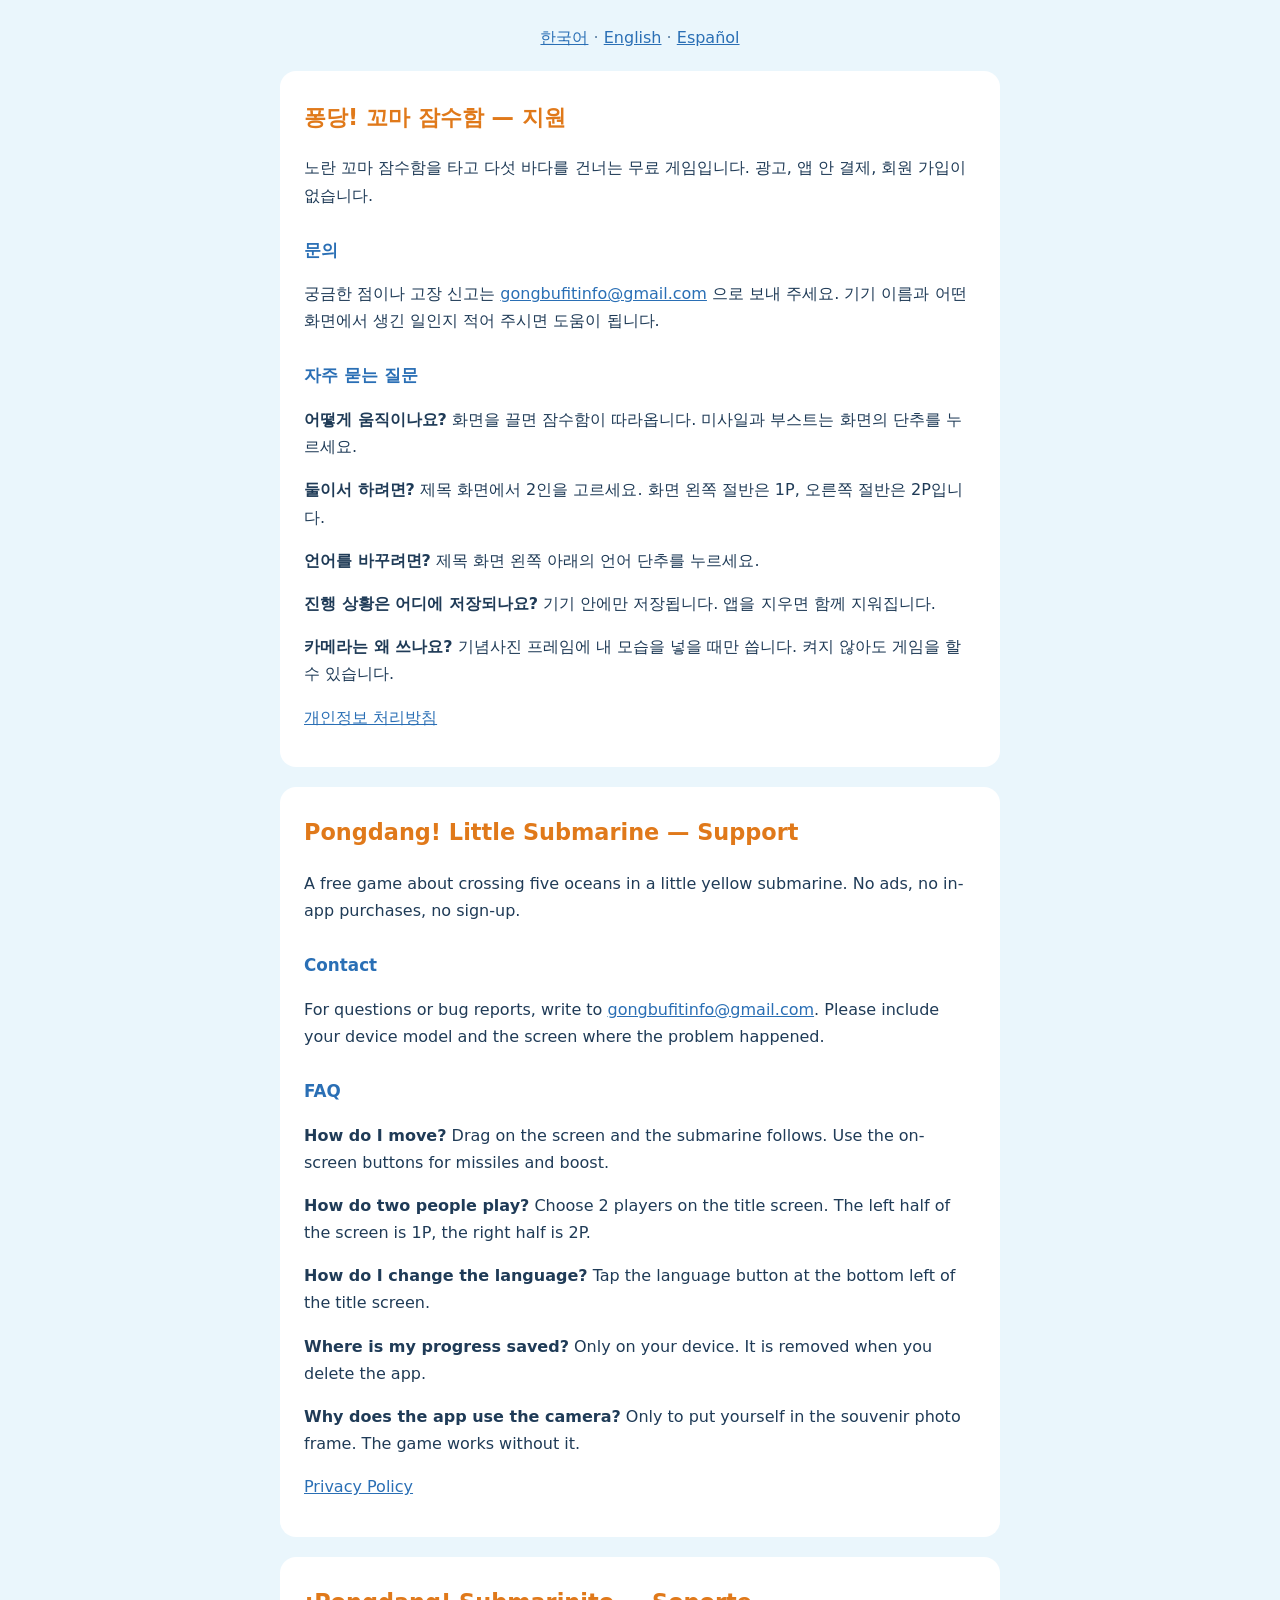
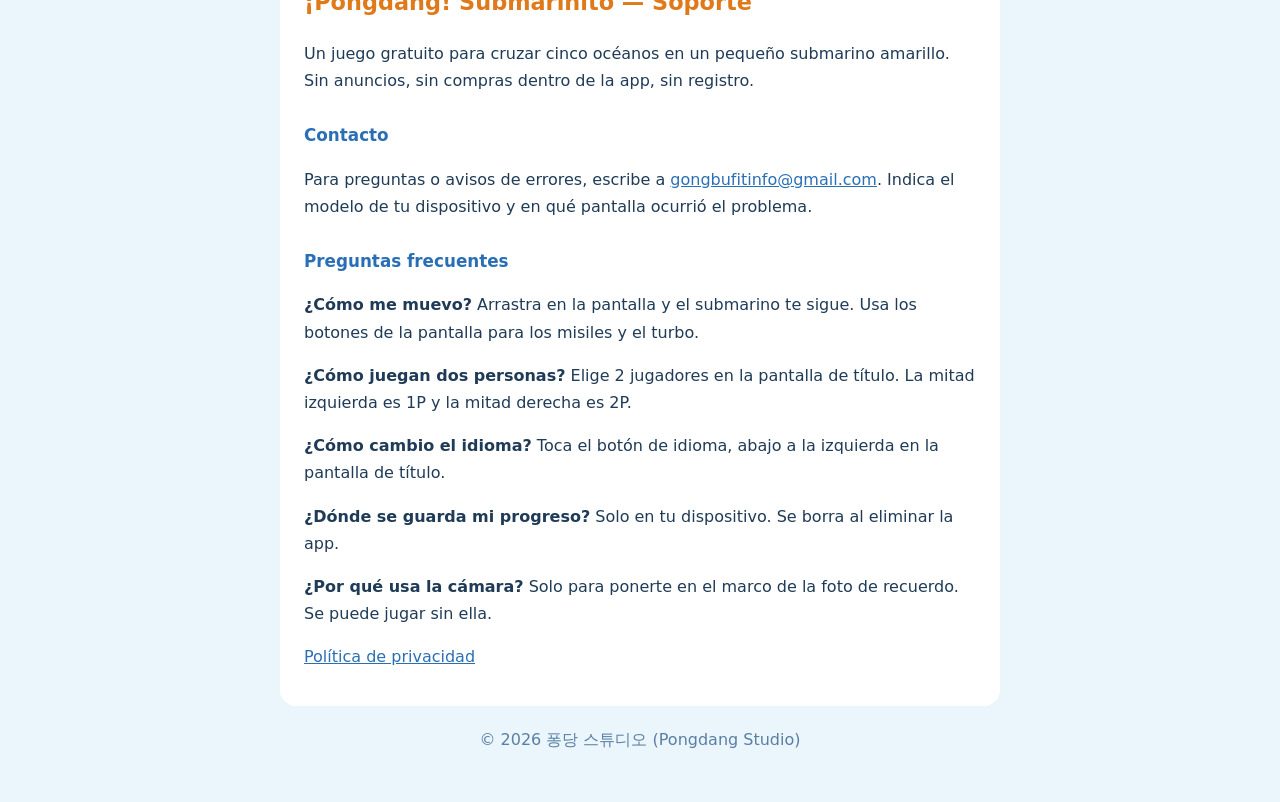
==== index.html @ 68f18117 "Support and privacy policy pages for Pongdang! Little Submarine Co-Authored-By: Claude Fable 5.2 <no" ====
<!doctype html>
<html lang="ko">
<meta charset="utf-8">
<meta name="viewport" content="width=device-width, initial-scale=1">
<title>퐁당! 꼬마 잠수함 — 지원 · Support · Soporte</title>
<link rel="stylesheet" href="style.css">
<main>
<nav><a href="#ko">한국어</a> · <a href="#en">English</a> · <a href="#es">Español</a></nav>

<section id="ko" lang="ko">
<h1>퐁당! 꼬마 잠수함 — 지원</h1>
<p>노란 꼬마 잠수함을 타고 다섯 바다를 건너는 무료 게임입니다. 광고, 앱 안 결제, 회원 가입이 없습니다.</p>
<h2>문의</h2>
<p>궁금한 점이나 고장 신고는 <a href="mailto:gongbufitinfo@gmail.com">gongbufitinfo@gmail.com</a> 으로 보내 주세요. 기기 이름과 어떤 화면에서 생긴 일인지 적어 주시면 도움이 됩니다.</p>
<h2>자주 묻는 질문</h2>
<p><b>어떻게 움직이나요?</b> 화면을 끌면 잠수함이 따라옵니다. 미사일과 부스트는 화면의 단추를 누르세요.</p>
<p><b>둘이서 하려면?</b> 제목 화면에서 2인을 고르세요. 화면 왼쪽 절반은 1P, 오른쪽 절반은 2P입니다.</p>
<p><b>언어를 바꾸려면?</b> 제목 화면 왼쪽 아래의 언어 단추를 누르세요.</p>
<p><b>진행 상황은 어디에 저장되나요?</b> 기기 안에만 저장됩니다. 앱을 지우면 함께 지워집니다.</p>
<p><b>카메라는 왜 쓰나요?</b> 기념사진 프레임에 내 모습을 넣을 때만 씁니다. 켜지 않아도 게임을 할 수 있습니다.</p>
<p><a href="privacy.html#ko">개인정보 처리방침</a></p>
</section>

<section id="en" lang="en">
<h1>Pongdang! Little Submarine — Support</h1>
<p>A free game about crossing five oceans in a little yellow submarine. No ads, no in-app purchases, no sign-up.</p>
<h2>Contact</h2>
<p>For questions or bug reports, write to <a href="mailto:gongbufitinfo@gmail.com">gongbufitinfo@gmail.com</a>. Please include your device model and the screen where the problem happened.</p>
<h2>FAQ</h2>
<p><b>How do I move?</b> Drag on the screen and the submarine follows. Use the on-screen buttons for missiles and boost.</p>
<p><b>How do two people play?</b> Choose 2 players on the title screen. The left half of the screen is 1P, the right half is 2P.</p>
<p><b>How do I change the language?</b> Tap the language button at the bottom left of the title screen.</p>
<p><b>Where is my progress saved?</b> Only on your device. It is removed when you delete the app.</p>
<p><b>Why does the app use the camera?</b> Only to put yourself in the souvenir photo frame. The game works without it.</p>
<p><a href="privacy.html#en">Privacy Policy</a></p>
</section>

<section id="es" lang="es">
<h1>¡Pongdang! Submarinito — Soporte</h1>
<p>Un juego gratuito para cruzar cinco océanos en un pequeño submarino amarillo. Sin anuncios, sin compras dentro de la app, sin registro.</p>
<h2>Contacto</h2>
<p>Para preguntas o avisos de errores, escribe a <a href="mailto:gongbufitinfo@gmail.com">gongbufitinfo@gmail.com</a>. Indica el modelo de tu dispositivo y en qué pantalla ocurrió el problema.</p>
<h2>Preguntas frecuentes</h2>
<p><b>¿Cómo me muevo?</b> Arrastra en la pantalla y el submarino te sigue. Usa los botones de la pantalla para los misiles y el turbo.</p>
<p><b>¿Cómo juegan dos personas?</b> Elige 2 jugadores en la pantalla de título. La mitad izquierda es 1P y la mitad derecha es 2P.</p>
<p><b>¿Cómo cambio el idioma?</b> Toca el botón de idioma, abajo a la izquierda en la pantalla de título.</p>
<p><b>¿Dónde se guarda mi progreso?</b> Solo en tu dispositivo. Se borra al eliminar la app.</p>
<p><b>¿Por qué usa la cámara?</b> Solo para ponerte en el marco de la foto de recuerdo. Se puede jugar sin ella.</p>
<p><a href="privacy.html#es">Política de privacidad</a></p>
</section>

<footer>© 2026 퐁당 스튜디오 (Pongdang Studio)</footer>
</main>
</html>
---- style.css ----
body { margin: 0; background: #eaf6fc; color: #1f3b57; font: 16px/1.7 system-ui, "Apple SD Gothic Neo", "Malgun Gothic", sans-serif; }
main { max-width: 720px; margin: 0 auto; padding: 24px 16px 48px; }
section { background: #fff; border-radius: 16px; padding: 8px 24px 20px; margin: 20px 0; }
h1 { font-size: 1.4rem; color: #e0791a; }
h2 { font-size: 1.05rem; color: #2a6fb5; margin-top: 1.6em; }
a { color: #2a6fb5; }
nav, footer { text-align: center; color: #5a7fa3; }
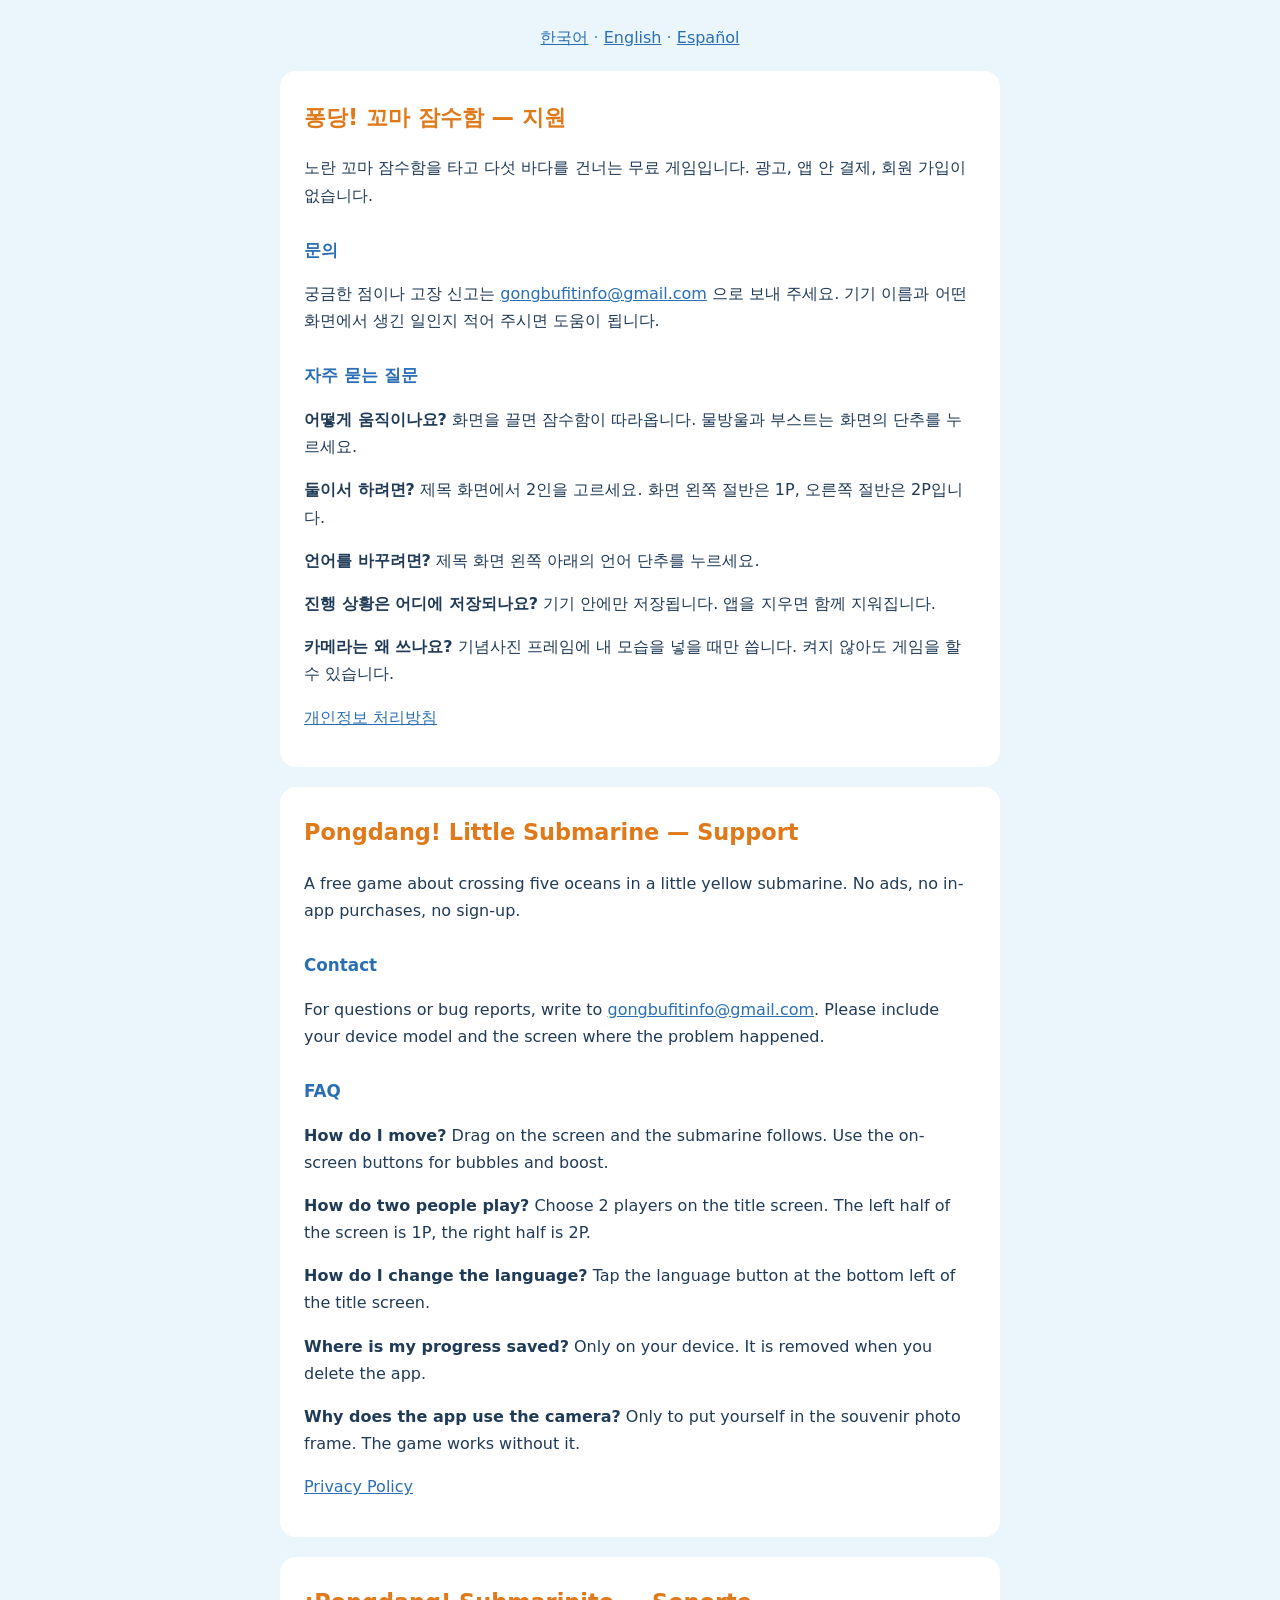
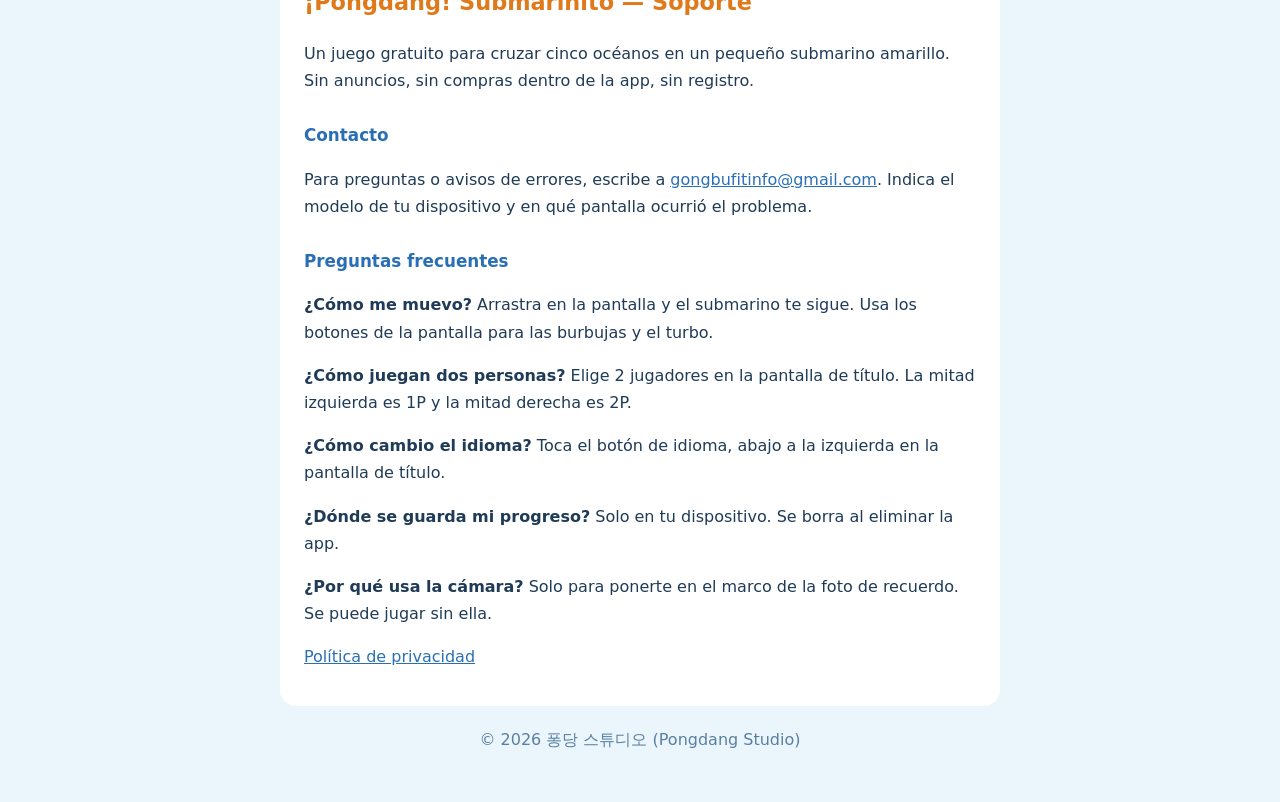
==== commit e8ad7d28: "Bubbles instead of missiles in the FAQ Co-Authored-By: Claude Fable 5.2 <noreply@anthropic.com>" ====
--- a/index.html
+++ b/index.html
@@ -13,7 +13,7 @@
 <h2>문의</h2>
 <p>궁금한 점이나 고장 신고는 <a href="mailto:gongbufitinfo@gmail.com">gongbufitinfo@gmail.com</a> 으로 보내 주세요. 기기 이름과 어떤 화면에서 생긴 일인지 적어 주시면 도움이 됩니다.</p>
 <h2>자주 묻는 질문</h2>
-<p><b>어떻게 움직이나요?</b> 화면을 끌면 잠수함이 따라옵니다. 미사일과 부스트는 화면의 단추를 누르세요.</p>
+<p><b>어떻게 움직이나요?</b> 화면을 끌면 잠수함이 따라옵니다. 물방울과 부스트는 화면의 단추를 누르세요.</p>
 <p><b>둘이서 하려면?</b> 제목 화면에서 2인을 고르세요. 화면 왼쪽 절반은 1P, 오른쪽 절반은 2P입니다.</p>
 <p><b>언어를 바꾸려면?</b> 제목 화면 왼쪽 아래의 언어 단추를 누르세요.</p>
 <p><b>진행 상황은 어디에 저장되나요?</b> 기기 안에만 저장됩니다. 앱을 지우면 함께 지워집니다.</p>
@@ -27,7 +27,7 @@
 <h2>Contact</h2>
 <p>For questions or bug reports, write to <a href="mailto:gongbufitinfo@gmail.com">gongbufitinfo@gmail.com</a>. Please include your device model and the screen where the problem happened.</p>
 <h2>FAQ</h2>
-<p><b>How do I move?</b> Drag on the screen and the submarine follows. Use the on-screen buttons for missiles and boost.</p>
+<p><b>How do I move?</b> Drag on the screen and the submarine follows. Use the on-screen buttons for bubbles and boost.</p>
 <p><b>How do two people play?</b> Choose 2 players on the title screen. The left half of the screen is 1P, the right half is 2P.</p>
 <p><b>How do I change the language?</b> Tap the language button at the bottom left of the title screen.</p>
 <p><b>Where is my progress saved?</b> Only on your device. It is removed when you delete the app.</p>
@@ -41,7 +41,7 @@
 <h2>Contacto</h2>
 <p>Para preguntas o avisos de errores, escribe a <a href="mailto:gongbufitinfo@gmail.com">gongbufitinfo@gmail.com</a>. Indica el modelo de tu dispositivo y en qué pantalla ocurrió el problema.</p>
 <h2>Preguntas frecuentes</h2>
-<p><b>¿Cómo me muevo?</b> Arrastra en la pantalla y el submarino te sigue. Usa los botones de la pantalla para los misiles y el turbo.</p>
+<p><b>¿Cómo me muevo?</b> Arrastra en la pantalla y el submarino te sigue. Usa los botones de la pantalla para las burbujas y el turbo.</p>
 <p><b>¿Cómo juegan dos personas?</b> Elige 2 jugadores en la pantalla de título. La mitad izquierda es 1P y la mitad derecha es 2P.</p>
 <p><b>¿Cómo cambio el idioma?</b> Toca el botón de idioma, abajo a la izquierda en la pantalla de título.</p>
 <p><b>¿Dónde se guarda mi progreso?</b> Solo en tu dispositivo. Se borra al eliminar la app.</p>
